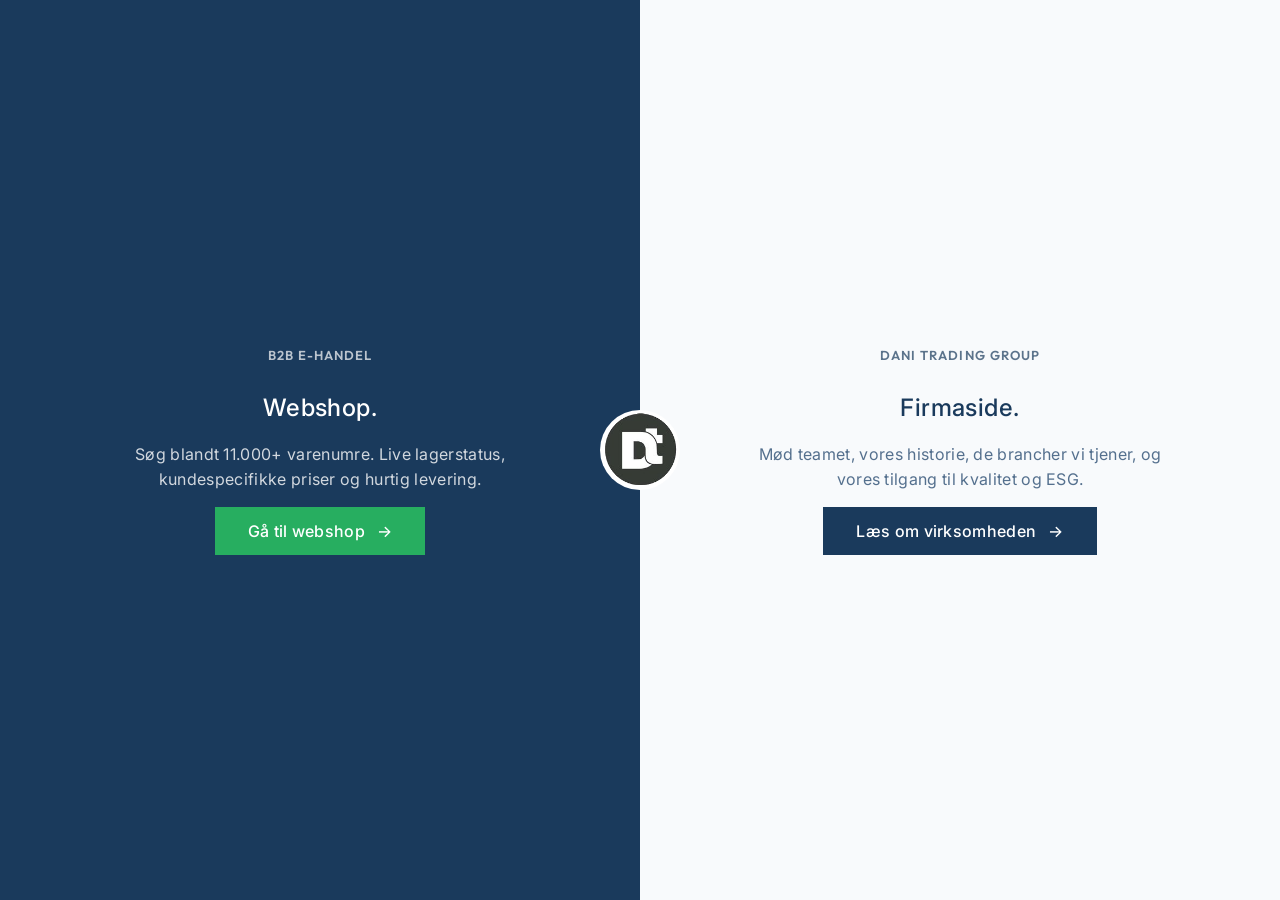
==== index.html @ 55949904 "hopegithubworksnow" ====
<!doctype html>
<html lang="da">
<head>
<meta charset="utf-8" />
<meta name="viewport" content="width=device-width, initial-scale=1" />
<title>Vælg indgang — Dani Trading A/S</title>
<link rel="canonical" href="https://danitrading.dk/" />
<meta name="description" content="Vælg mellem Dani Tradings B2B Webshop med 11.000+ varenumre, eller vores Firmaside med info om virksomhed og bæredygtighed." />
<link rel="preconnect" href="https://fonts.googleapis.com">
<link rel="preconnect" href="https://fonts.gstatic.com" crossorigin>
<link href="https://fonts.googleapis.com/css2?family=Inter:wght@300;400;500;600;700&family=Outfit:wght@400;500;600&display=swap" rel="stylesheet">
<link rel="stylesheet" href="css/style.css" />
<link rel="icon" href="images/DT_logo_transparent.png" type="image/png">
</head>
<body class="splitscreen-body">
<a href="#splitscreen-main" class="skip-link">Gå til indhold</a>

<main id="splitscreen-main" class="splitscreen-screen">
  <h1>Vælg indgang hos Dani Trading A/S</h1>
  <a href="https://www.danitrading.dk/" target="_blank" class="splitscreen-sites splitscreen-sites-left">
    <div class="splitscreen-content">
      <span class="splitscreen-opdelt">B2B E-HANDEL</span>
      <h2>Webshop.</h2>
      <p>Søg blandt 11.000+ varenumre. Live lagerstatus, kundespecifikke priser og hurtig levering.</p>
      <span class="btn btn-green splitscreen-btn">Gå til webshop <span class="arr">→</span></span>
    </div>
  </a>
  <a href="firmaside.html" class="splitscreen-sites splitscreen-sites-right">
    <div class="splitscreen-content">
      <span class="splitscreen-opdelt">DANI TRADING GROUP</span>
      <h2>Firmaside.</h2>
      <p>Mød teamet, vores historie, de brancher vi tjener, og vores tilgang til kvalitet og ESG.</p>
      <span class="btn btn-primary splitscreen-btn">Læs om virksomheden <span class="arr">→</span></span>
    </div>
  </a>
  <div class="splitscreen-brand">
    <img src="images/DT_logo_transparent.png" alt="Dani Trading Logo" class="brand-logo-split" />
  </div>
</main>
</body>
</html>
---- css/style.css ----
:root {
  --text-primary: #1A3A5C;
  --text-secondary: #2C4E73;
  --text-white: #ffffff;
  --text-muted: #475569;
  --bg-body: #f8fafc;
  --bg-card: #ffffff;
  --color-primary: #27AE60;
  --color-secondary: #0f5f73;
  --gray-light: #e2e8f0;
  --gray-dark: #475569;
  --border-light: rgba(15,20,22,.10);
  --border-dark: rgba(15,20,22,.18);
  --font-primary: 'Inter', sans-serif;
  --font-secondary: 'Outfit', sans-serif;
  --padding-container: clamp(20px, 4vw, 64px);
}

* {
  box-sizing: border-box;
}

html, body {
  margin: 0;
  padding: 0;
}

html {
  scroll-behavior: smooth;
  -webkit-text-size-adjust: 100%;
}

body {
  background: var(--bg-body);
  color: var(--text-primary);
  font-family: var(--font-primary);
  font-size: 16px;
  line-height: 1.55;
  letter-spacing: 0.02em;
  -webkit-font-smoothing: antialiased;
}

h1, h2, h3, h4, h5 {
  font-weight: 500;
  letter-spacing: 0.02em;
  color: var(--text-primary);
  margin: 0;
  text-wrap: balance;
}

img {
  max-width: 100%;
  display: block;
}

a {
  color: inherit;
  text-decoration: none;
}

.btn {
  display: inline-flex;
  align-items: center;
  gap: 12px;
  padding: 0 22px;
  font-family: var(--font-primary);
  font-size: 16px;
  font-weight: 500;
  border-radius: 0px;
  border: 1px solid transparent;
  transition: background 0.25s ease, color 0.25s ease, border-color 0.25s ease;
  white-space: nowrap;
  height: 48px;
}
.btn-primary {
  background: var(--text-primary);
  color: var(--text-white);
}
.btn-transparent {
  background: transparent;
  color: var(--text-primary);
  border-color: var(--border-dark);
}
.btn-green {
  background: var(--color-primary);
  color: var(--text-white);
}

.splitscreen-body {
  margin: 0;
  padding: 0;
  height: 100vh;
  background: var(--text-primary);
  font-family: var(--font-primary);
}

.splitscreen-screen {
  display: flex;
  height: 100vh;
  width: 100%;
  position: relative;
}

.splitscreen-screen > h1:first-child {
  position: absolute;
  width: 1px;
  height: 1px;
  overflow: hidden;
}

.splitscreen-sites {
  flex: 1;
  display: flex;
  flex-direction: column;
  justify-content: center;
  align-items: center;
  text-align: center;
  padding: 40px;
  transition: background 0.3s ease;
  position: relative;
  text-decoration: none;
}
.splitscreen-sites-left {
  background: var(--text-primary);
  color: var(--text-white);
}
.splitscreen-sites-left p {
  color: var(--text-white);
  opacity: 0.8;
}
.splitscreen-sites-left h2 {
  color: var(--text-white);
}
.splitscreen-sites-right {
  background: var(--bg-body);
  color: var(--text-primary);
}
.splitscreen-sites-right p {
  color: var(--text-secondary);
  opacity: 0.8;
}

.splitscreen-content {
  max-width: 420px;
}

.splitscreen-opdelt {
  font-family: var(--font-secondary);
  font-size: 13px;
  font-weight: 600;
  letter-spacing: 0.08em;
  opacity: 0.7;
  display: block;
  margin-bottom: 24px;
}

.splitscreen-brand {
  position: absolute;
  top: 50%;
  left: 50%;
  transform: translate(-50%, -50%);
  width: 80px;
  height: 80px;
  background: var(--text-white);
  border-radius: 50%;
  display: flex;
  align-items: center;
  justify-content: center;
  pointer-events: none;
}

.splitscreen-btn {
  font-size: 16px;
  padding: 16px 32px;
  pointer-events: none;
}

.skip-link {
  position: absolute;
  left: -9999px;
  top: 0;
  z-index: 1000;
  padding: 12px 24px;
  background: var(--color-primary);
  color: var(--text-white);
  font-size: 14px;
  font-weight: 600;
  text-decoration: none;
  border-radius: 0 0 8px 0;
  transition: left 0.2s;
}
.skip-link:focus {
  left: 0;
}

.site-header {
  position: sticky;
  top: 0;
  z-index: 60;
  background: rgba(243, 246, 244, 0.82);
  border-bottom: 1px solid var(--border-light);
}

.site-header-inner {
  display: flex;
  align-items: center;
  justify-content: space-between;
  height: 60px;
}

.brand {
  display: flex;
  align-items: center;
  gap: 12px;
  flex-shrink: 0;
}

.brand-logo {
  height: 50px;
  width: auto;
  display: block;
}

.brand-logo-split {
  height: 42px;
  width: auto;
  display: block;
  transform: scale(1.8);
}

.brand-name {
  font-weight: 600;
  font-size: 16px;
  letter-spacing: -0.015em;
  white-space: nowrap;
}

.brand-name {
  font-weight: 600;
  font-size: 16px;
  letter-spacing: -0.015em;
  white-space: nowrap;
  color: var(--text-primary);
}

.brand-sub {
  font-family: var(--font-secondary);
  font-size: 10.5px;
  color: var(--text-muted);
  letter-spacing: 0.06em;
  text-transform: uppercase;
  margin-top: 2px;
  white-space: nowrap;
}

.brand-subdark {
  font-family: var(--font-secondary);
  font-size: 10.5px;
  color: var(--text-muted);
  letter-spacing: 0.06em;
  text-transform: uppercase;
  margin-top: 2px;
  white-space: nowrap;
  color: var(--text-primary);
}

.nav {
  display: flex;
  align-items: center;
  gap: 2px;
}

.nav-link {
  position: relative;
  padding: 10px 14px;
  font-size: 14px;
  font-weight: 500;
  color: var(--text-primary);
  white-space: nowrap;
}
.nav-link::after {
  content: "";
  position: absolute;
  left: 14px;
  right: 14px;
  bottom: 6px;
  height: 2px;
  background: var(--text-primary);
  transform: scaleX(0);
}
.nav-link.is-active::after {
  transform: scaleX(1);
  background: var(--color-primary);
}

.header-cta {
  display: flex;
  align-items: center;
  gap: 14px;
}

.container {
  max-width: var(--max-width);
  margin: 0 auto;
  padding: 0 var(--padding-container);
}

.section {
  padding: clamp(64px, 9vw, 128px) 0;
  position: relative;
}
.section + .section {
  border-top: 1px solid var(--border-light);
}

.opdelt {
  display: inline-flex;
  align-items: center;
  gap: 10px;
  font-family: var(--font-secondary);
  font-size: 11px;
  font-weight: 500;
  letter-spacing: 0.08em;
  text-transform: uppercase;
  color: var(--text-muted);
}

.section-head--center {
  text-align: center;
}

.section-head--center .section-heading {
  margin-left: auto;
  margin-right: auto;
}

.section-head--center p {
  margin-left: auto;
  margin-right: auto;
}

.section-heading {
  margin-top: 18px;
  max-width: 40ch;
  font-size: 25px;
}

.cta-kontakt {
  border-top: 1px solid var(--border-light);
  background: var(--bg-body);
  padding: clamp(48px, 6vw, 80px) 0;
}
.cta-kontakt h2 {
  font-size: 25px;
  max-width: 31ch;
  margin: 0;
}

.cta-kontaktt-inner {
  display: flex;
  justify-content: space-between;
  align-items: center;
  gap: 40px;
  flex-wrap: wrap;
}

.ctas {
  display: flex;
  gap: 12px;
  flex-wrap: wrap;
}

.footer {
  background: var(--text-primary);
  color: rgba(255, 255, 255, 0.7);
  padding: 80px 0 28px;
}

.footer-top {
  display: grid;
  grid-template-columns: 1.4fr repeat(4, 1fr);
  gap: 48px;
  padding-bottom: 64px;
  border-bottom: 1px solid rgba(255, 255, 255, 0.1);
}

.footer-brand {
  color: var(--text-primary);
}

.brand-name {
  color: #fff;
}

.brand-sub {
  color: rgba(255, 255, 255, 0.75);
}

.footer-about {
  margin-top: 24px;
  font-size: 14px;
  line-height: 1.6;
  color: rgba(255, 255, 255, 0.75);
  max-width: 38ch;
}

.footer-links h5,
.footer-links .footer-heading {
  color: #fff;
  font-family: var(--font-secondary);
  font-size: 11px;
  letter-spacing: 0.08em;
  text-transform: uppercase;
  font-weight: 500;
  margin: 0 0 20px;
}
.footer-links ul {
  list-style: none;
  padding: 0;
  margin: 0;
  display: flex;
  flex-direction: column;
  gap: 10px;
}
.footer-links a {
  font-size: 14px;
  color: rgba(255, 255, 255, 0.7);
}

.footer-bottom {
  display: flex;
  justify-content: space-between;
  align-items: center;
  flex-wrap: wrap;
  gap: 16px;
  padding-top: 28px;
  font-family: var(--font-secondary);
  font-size: 11px;
  letter-spacing: 0.06em;
  text-transform: uppercase;
  color: rgba(255, 255, 255, 0.75);
}
.footer-bottom .links {
  display: flex;
  gap: 24px;
  flex-wrap: wrap;
}

.footer-heading {
  font-family: var(--font-secondary);
  font-size: 11px;
  font-weight: 600;
  text-transform: uppercase;
  letter-spacing: 0.08em;
  color: rgba(255, 255, 255, 0.75);
  margin-bottom: 16px;
}

.section-faq {
  padding: clamp(64px, 9vw, 128px) 0;
  max-width: var(--max-width);
  margin: 0 auto;
  padding-left: var(--padding-container);
  padding-right: var(--padding-container);
  display: flex;
  flex-direction: column;
  align-items: center;
}
.section-faq .faq-head {
  text-align: center;
  margin-bottom: 40px;
}
.section-faq .faq-wrapper {
  width: 100%;
  max-width: 760px;
}

.faq-wrapper {
  margin-top: 32px;
  display: flex;
  flex-direction: column;
  gap: 16px;
  max-width: 800px;
}

.faq {
  background: var(--bg-card);
  padding: 20px;
  border-radius: 8px;
  border: 1px solid var(--gray-light);
}

.faq-bar {
  font-weight: 600;
  font-size: 18px;
  cursor: pointer;
  text-align: left;
}

.faq-svar {
  margin-top: 12px;
  color: var(--text-secondary);
  line-height: 1.6;
  text-align: left;
}

.hero {
  position: relative;
  overflow: hidden;
  padding-top: clamp(40px, 6vw, 80px);
  padding-bottom: clamp(64px, 8vw, 112px);
}

.hero-overskrift {
  padding-left: 180px;
}

.herobillede img {
  width: 100%;
  height: 100%;
  -o-object-fit: cover;
     object-fit: cover;
  display: block;
}

.hero-grid {
  display: grid;
  grid-template-columns: 1.15fr 0.85fr;
  gap: clamp(28px, 6vw, 80px);
  align-items: end;
}

.hero-lead {
  margin-top: 32px;
  max-width: 46ch;
  font-size: clamp(16px, 1.3vw, 18px);
  line-height: 1.55;
  color: var(--text-secondary);
}

.hero-ctas {
  display: flex;
  gap: 12px;
  margin-top: 36px;
  flex-wrap: wrap;
}

.hero-tag {
  position: absolute;
  top: 16px;
  left: 16px;
  background: var(--text-primary);
  color: #fff;
  font-family: var(--font-secondary);
  font-size: 10.5px;
  letter-spacing: 0.1em;
  text-transform: uppercase;
  padding: 8px 10px;
  display: inline-flex;
  gap: 8px;
  align-items: center;
}

.branche-grid {
  display: grid;
  grid-template-columns: repeat(4, 1fr);
  gap: 1px;
  background: var(--border-light);
  border: 1px solid var(--border-light);
}

.produkt {
  background: var(--bg-card);
  padding: 24px 24px 28px;
  display: flex;
  flex-direction: column;
  gap: 18px;
  position: relative;
}
.produkt h3 {
  font-size: 18px;
  line-height: 1.15;
}

.produkt-grid {
  display: grid;
  grid-template-columns: repeat(4, 1fr);
  gap: 1px;
  background: var(--border-light);
  border: 1px solid var(--border-light);
}

.produkt {
  background: var(--bg-card);
  padding: 24px 24px 28px;
  display: flex;
  flex-direction: column;
  gap: 18px;
  position: relative;
}
.produkt h3 {
  font-size: 18px;
  line-height: 1.15;
}

.produkt-img {
  aspect-ratio: 4/3;
  border: 1px solid var(--border-light);
  position: relative;
  overflow: hidden;
}

.branche-img {
  aspect-ratio: 4/3;
  border: 1px solid var(--border-light);
  position: relative;
  overflow: hidden;
}

.branche-img img {
  width: 100%;
  height: 100%;
  -o-object-fit: cover;
     object-fit: cover;
  display: block;
}

.produkt-img img {
  width: 95%;
  height: 100%;
  -o-object-fit: cover;
     object-fit: cover;
}

.green {
  color: var(--color-primary);
}/*# sourceMappingURL=style.css.map */
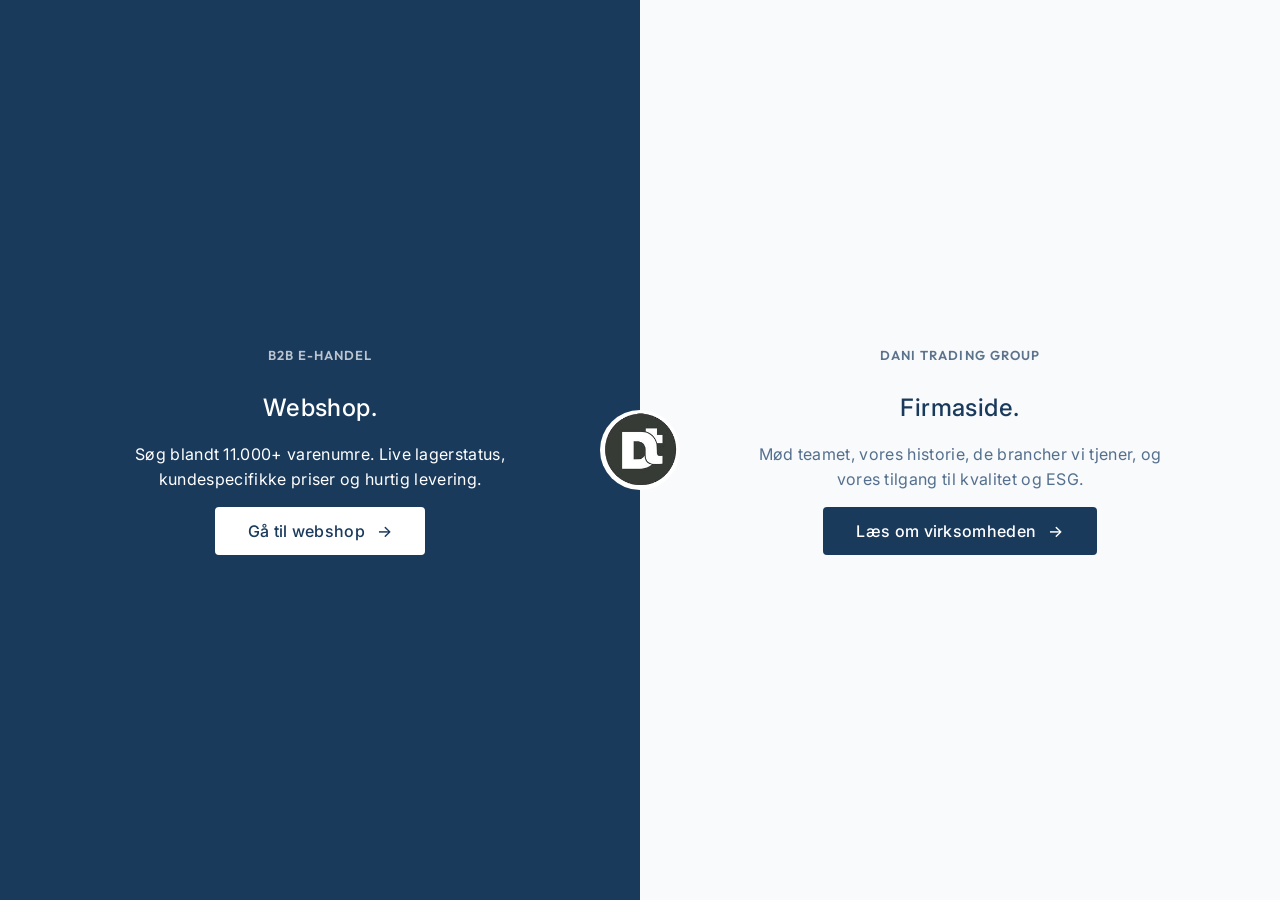
==== commit e8b2118e: "skiftetpgawcagkontrast" ====
--- a/index.html
+++ b/index.html
@@ -22,7 +22,7 @@
       <span class="splitscreen-opdelt">B2B E-HANDEL</span>
       <h2>Webshop.</h2>
       <p>Søg blandt 11.000+ varenumre. Live lagerstatus, kundespecifikke priser og hurtig levering.</p>
-      <span class="btn btn-green splitscreen-btn">Gå til webshop <span class="arr">→</span></span>
+      <span class="btn btn-white splitscreen-btn">Gå til webshop <span class="arr">→</span></span>
     </div>
   </a>
   <a href="firmaside.html" class="splitscreen-sites splitscreen-sites-right">
--- a/css/style.css
+++ b/css/style.css
@@ -5,7 +5,8 @@
   --text-muted: #475569;
   --bg-body: #f8fafc;
   --bg-card: #ffffff;
-  --color-primary: #27AE60;
+  --color-primary: #1c02ff;
+  --color-primary1: #1D8147;
   --color-secondary: #0f5f73;
   --gray-light: #e2e8f0;
   --gray-dark: #475569;
@@ -66,7 +67,7 @@
   font-family: var(--font-primary);
   font-size: 16px;
   font-weight: 500;
-  border-radius: 0px;
+  border-radius: 4px;
   border: 1px solid transparent;
   transition: background 0.25s ease, color 0.25s ease, border-color 0.25s ease;
   white-space: nowrap;
@@ -76,14 +77,24 @@
   background: var(--text-primary);
   color: var(--text-white);
 }
+.btn-primary:hover {
+  background: var(--text-secondary);
+}
 .btn-transparent {
   background: transparent;
   color: var(--text-primary);
   border-color: var(--border-dark);
 }
-.btn-green {
-  background: var(--color-primary);
+.btn-transparent:hover {
+  background: var(--text-primary);
   color: var(--text-white);
+}
+.btn-white {
+  background: var(--text-white);
+  color: var(--text-primary);
+}
+.btn-white:hover {
+  background: #a3a5a7;
 }
 
 .splitscreen-body {
@@ -126,7 +137,6 @@
 }
 .splitscreen-sites-left p {
   color: var(--text-white);
-  opacity: 0.8;
 }
 .splitscreen-sites-left h2 {
   color: var(--text-white);
@@ -172,7 +182,6 @@
 .splitscreen-btn {
   font-size: 16px;
   padding: 16px 32px;
-  pointer-events: none;
 }
 
 .skip-link {
@@ -197,7 +206,7 @@
   position: sticky;
   top: 0;
   z-index: 60;
-  background: rgba(243, 246, 244, 0.82);
+  background: rgb(243, 246, 244);
   border-bottom: 1px solid var(--border-light);
 }
 
@@ -634,4 +643,210 @@
 
 .green {
   color: var(--color-primary);
+}
+
+.ansat-grid {
+  display: grid;
+  grid-template-columns: repeat(4, 1fr);
+  gap: 32px;
+}
+
+.ansat {
+  background: var(--bg-card);
+  border: 1px solid var(--border-light);
+}
+
+.ansat-photo {
+  aspect-ratio: 7/4;
+  overflow: hidden;
+  border-bottom: 1px solid var(--border-light);
+}
+
+.ansat-photo img {
+  width: 100%;
+  height: 100%;
+  -o-object-fit: cover;
+     object-fit: cover;
+  display: block;
+}
+
+.ansat-contact {
+  padding: 16px 24px 24px 24px;
+  margin-top: auto;
+  display: flex;
+  flex-direction: column;
+  gap: 10px;
+  border-top: 1px solid var(--border-light);
+}
+
+.ansat-contact a {
+  font-size: 15px;
+  color: var(--text-muted);
+  display: flex;
+  align-items: center;
+}
+
+.ansat-head {
+  padding: 20px 20px 5px;
+  text-align: left;
+}
+
+.ansat-contact .label {
+  font-family: var(--font-secondary);
+  font-size: 10px;
+  font-weight: 600;
+  text-transform: uppercase;
+  color: var(--text-primary);
+  width: 50px;
+}
+
+.ansat-role {
+  font-size: 15px;
+  color: var(--text-secondary);
+  margin-top: 10px;
+}
+
+.medarbejdertop {
+  padding-top: 1px;
+  padding-bottom: 1px;
+  overflow: hidden;
+}
+
+.page-head-overskrift {
+  margin-top: 32px;
+  font-size: 35px;
+  line-height: 1.55;
+  color: var(--text-secondary);
+  margin-left: auto;
+  margin-right: auto;
+  text-align: center;
+}
+
+.page-head {
+  margin-top: 25px;
+  font-size: clamp(20px, 1.3vw, 1px);
+  line-height: 1.55;
+  color: var(--text-secondary);
+}
+
+.page-head-overskrift2 {
+  max-width: 700px;
+  margin: auto;
+  padding-top: 80px;
+  padding-bottom: 80px;
+}
+
+.page-head-overskrift2 h1 {
+  font-size: 25px;
+  line-height: 1.2;
+  margin-bottom: 24px;
+}
+
+.tag {
+  display: inline-block;
+  font-family: var(--font-secondary);
+  font-size: 16px;
+  text-transform: uppercase;
+  color: var(--text-primary);
+  margin-bottom: 24px;
+}
+
+.contact-section {
+  width: 100%;
+  background: var(--bg-card);
+  padding: 32px;
+  border: 1px solid var(--border-light);
+  border-radius: 15px;
+}
+
+.contact-section h2 {
+  font-size: 24px;
+  margin-bottom: 30px;
+  color: var(--text-primary);
+  text-align: center;
+}
+
+.contact-section p {
+  text-align: center;
+  margin-top: 30px;
+}
+
+.contact-form {
+  display: flex;
+  flex-direction: column;
+  gap: 24px;
+}
+
+.form-group {
+  display: flex;
+  flex-direction: column;
+  gap: 8px;
+}
+
+.form-group label {
+  font-size: 16px;
+  font-weight: 600;
+  color: var(--text-primary);
+}
+
+.form-group input,
+.form-group select,
+.form-group textarea {
+  width: 100%;
+  font-family: var(--font-primary);
+  font-size: 16px;
+  padding: 10px;
+  color: var(--text-primary);
+  background: var(--bg-body);
+  border: 2px solid var(--border-dark);
+  border-radius: 6px;
+}
+
+.form-group input:focus,
+.form-group select:focus,
+.form-group textarea:focus {
+  outline: none;
+  border-color: var(--color-secondary);
+  box-shadow: 20px;
+}
+
+.form-group textarea {
+  resize: vertical;
+  min-height: 160px;
+}
+
+.contact-form button [type=submit] {
+  margin-top: 16px;
+  padding: 16px 32;
+  font-family: var(--font-primary);
+  background: var(--color-primary);
+  color: var(--text-white);
+  border: none;
+  font-size: 16px;
+  font-weight: 600;
+  cursor: pointer;
+}
+
+.btnkontakt {
+  background: var(--text-primary);
+  color: var(--text-white);
+  border-radius: 15px;
+  display: inline-flex;
+  align-items: center;
+  gap: 12px;
+  padding: 0 22px;
+  font-family: var(--font-primary);
+  font-size: 16px;
+  font-weight: 500;
+  border: 1px solid transparent;
+  transition: background 0.25s ease, color 0.25s ease, border-color 0.25s ease;
+  white-space: nowrap;
+  height: 48px;
+  text-align: center;
+  justify-content: center;
+  align-self: center;
+}
+
+.contact-form button[type=submit]:hover {
+  background-color: var(--color-secondary);
 }/*# sourceMappingURL=style.css.map */
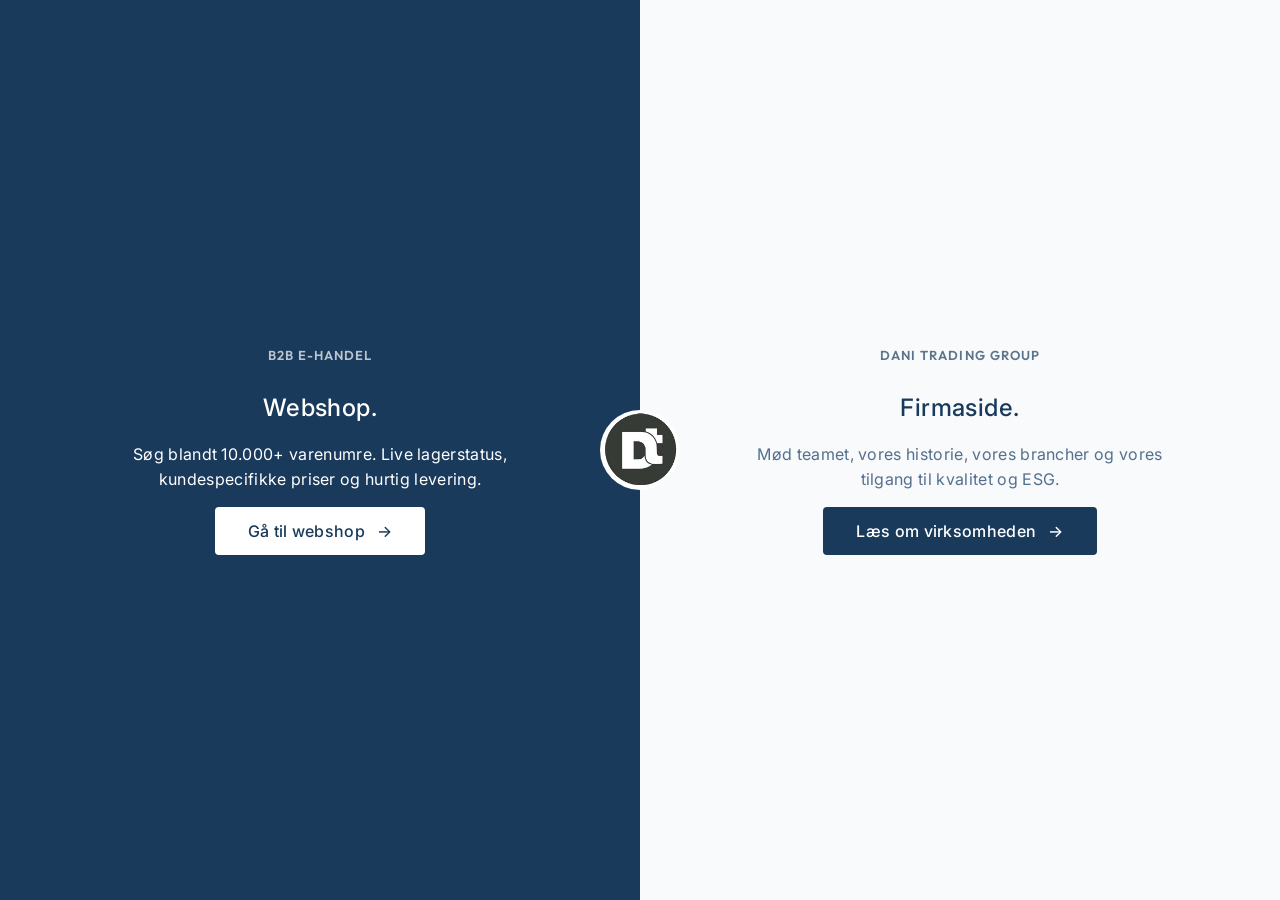
==== commit c641b9a2: "mediadone" ====
--- a/index.html
+++ b/index.html
@@ -4,8 +4,15 @@
 <meta charset="utf-8" />
 <meta name="viewport" content="width=device-width, initial-scale=1" />
 <title>Vælg indgang — Dani Trading A/S</title>
-<link rel="canonical" href="https://danitrading.dk/" />
-<meta name="description" content="Vælg mellem Dani Tradings B2B Webshop med 11.000+ varenumre, eller vores Firmaside med info om virksomhed og bæredygtighed." />
+<link rel="canonical" href="https://niktho01.github.io/DanitradingdkAS/index.html" />
+<meta name="description" content="Vælg mellem Dani Tradings B2B Webshop med 10.000+ varenumre, eller vores Firmaside med info om virksomhed og bæredygtighed." />
+<meta property="og:description" content="Vælg mellem danitradings B2B webshop eller firmasiden med info om virksomheden">
+<meta property="og:type" content="website">
+<meta property="og:url" content="https://niktho01.github.io/DanitradingdkAS/index.html">
+<meta property="og:site_name" content="Dani Trading A/S">
+<meta property="og:locale" content="da_DK">
+<meta property="og:image" content="https://niktho01.github.io/DanitradingdkAS/images/dani_trading_lager.jpg">
+<meta name="twitter:image" content="https://niktho01.github.io/DanitradingdkAS/images/dani_trading_lager.jpg">
 <link rel="preconnect" href="https://fonts.googleapis.com">
 <link rel="preconnect" href="https://fonts.gstatic.com" crossorigin>
 <link href="https://fonts.googleapis.com/css2?family=Inter:wght@300;400;500;600;700&family=Outfit:wght@400;500;600&display=swap" rel="stylesheet">
@@ -17,20 +24,20 @@
 
 <main id="splitscreen-main" class="splitscreen-screen">
   <h1>Vælg indgang hos Dani Trading A/S</h1>
-  <a href="https://www.danitrading.dk/" target="_blank" class="splitscreen-sites splitscreen-sites-left">
+  <a href="https://www.danitrading.dk/" target="_blank" class="splitscreen-sites splitscreen-sites-left" aria-label="Gå til Dani Tradin Group Webshop">
     <div class="splitscreen-content">
       <span class="splitscreen-opdelt">B2B E-HANDEL</span>
       <h2>Webshop.</h2>
-      <p>Søg blandt 11.000+ varenumre. Live lagerstatus, kundespecifikke priser og hurtig levering.</p>
-      <span class="btn btn-white splitscreen-btn">Gå til webshop <span class="arr">→</span></span>
+      <p>Søg blandt 10.000+ varenumre. Live lagerstatus, kundespecifikke priser og hurtig levering.</p>
+      <span class="btn btn-white splitscreen-btn">Gå til webshop <span class="arr" aria-hidden="true">→</span></span>
     </div>
   </a>
-  <a href="firmaside.html" class="splitscreen-sites splitscreen-sites-right">
+  <a href="firmaside.html" class="splitscreen-sites splitscreen-sites-right" aria-label="Gå til firmasiden for Dani Trading Group">
     <div class="splitscreen-content">
       <span class="splitscreen-opdelt">DANI TRADING GROUP</span>
       <h2>Firmaside.</h2>
-      <p>Mød teamet, vores historie, de brancher vi tjener, og vores tilgang til kvalitet og ESG.</p>
-      <span class="btn btn-primary splitscreen-btn">Læs om virksomheden <span class="arr">→</span></span>
+      <p>Mød teamet, vores historie, vores brancher og vores tilgang til kvalitet og ESG.</p>
+      <span class="btn btn-primary splitscreen-btn">Læs om virksomheden <span class="arr" aria-hidden="true">→</span></span>
     </div>
   </a>
   <div class="splitscreen-brand">
--- a/css/style.css
+++ b/css/style.css
@@ -6,7 +6,6 @@
   --bg-body: #f8fafc;
   --bg-card: #ffffff;
   --color-primary: #1c02ff;
-  --color-primary1: #1D8147;
   --color-secondary: #0f5f73;
   --gray-light: #e2e8f0;
   --gray-dark: #475569;
@@ -24,6 +23,8 @@
 html, body {
   margin: 0;
   padding: 0;
+  overflow-x: hidden;
+  width: 100%;
 }
 
 html {
@@ -641,7 +642,7 @@
      object-fit: cover;
 }
 
-.green {
+.blue {
   color: var(--color-primary);
 }
 
@@ -849,4 +850,141 @@
 
 .contact-form button[type=submit]:hover {
   background-color: var(--color-secondary);
+}
+
+.hamburger {
+  display: none;
+  flex-direction: column;
+  justify-content: space-between;
+  height: 20px;
+  width: 30px;
+  background: transparent;
+  border: none;
+  cursor: pointer;
+  z-index: 100;
+  padding: 0;
+  overflow: visible;
+}
+
+.hamburger span {
+  height: 3px;
+  width: 100%;
+  background-color: var(--text-primary);
+  border-radius: 10px;
+  transition: all 0.3s ease;
+}
+
+@media (max-width: 1024px) {
+  .header-cta {
+    display: none;
+  }
+  .hamburger {
+    display: flex;
+  }
+  .nav {
+    width: 300px;
+    height: auto;
+    background: var(--bg-card);
+    flex-direction: column;
+    align-items: flex-start;
+    position: fixed;
+    top: 0;
+    right: -100%;
+    padding: 80px 40px 40px;
+    z-index: 90;
+    transition: top 0.4s ease;
+  }
+  .nav.is-open {
+    right: 0;
+  }
+  .nav-link {
+    font-size: 20px;
+    width: 100%;
+    padding: 16px 0;
+  }
+  .nav-link::after {
+    display: none;
+  }
+  .hamburger.is-active span:nth-child(1) {
+    transform: translateY(8.5px) rotate(45deg);
+    width: 30px;
+  }
+  .hamburger.is-active span:nth-child(2) {
+    opacity: 0;
+  }
+  .hamburger.is-active span:nth-child(3) {
+    transform: translateY(-8.5px) rotate(-45deg);
+    width: 30px;
+  }
+  .hero-grid {
+    grid-template-columns: 1fr;
+    gap: 35px;
+  }
+  .hero-overskrift {
+    padding-left: 0;
+  }
+  .branche-grid,
+  .produkt-grid,
+  .ansat-grid {
+    grid-template-columns: repeat(2, 1fr);
+  }
+  .footer-top {
+    grid-template-columns: repeat(2, 1fr);
+    gap: 10px;
+  }
+  .footer-brand {
+    grid-column: 1/-1;
+  }
+  .footer-about {
+    max-width: 100%;
+  }
+  .herobillede {
+    order: 1;
+    margin-bottom: 16px;
+  }
+  .hero-overskrift {
+    order: 2;
+    margin-bottom: 16px;
+    text-align: center;
+    margin-left: auto;
+    margin-right: auto;
+  }
+  .hero-lead {
+    margin-left: auto;
+    margin-right: auto;
+    text-align: left;
+    max-width: 75ch;
+  }
+  .hero-ctas {
+    justify-content: center;
+  }
+}
+@media (max-width: 430px) {
+  .ansat-grid {
+    grid-template-columns: 1fr;
+  }
+  .page-head-overskrift {
+    font-size: 20px;
+    text-align: center;
+  }
+  .page-head {
+    font-size: 16px;
+    text-align: left;
+    padding-left: 20px;
+    padding-right: 20px;
+    max-width: 42ch;
+  }
+  .splitscreen-screen {
+    flex-direction: column-reverse;
+  }
+  .splitscreeen-sites {
+    padding: 20px;
+  }
+  .ctas {
+    display: flex;
+    gap: 1rem;
+    padding-top: 20px;
+    flex-direction: column;
+    align-items: center;
+  }
 }/*# sourceMappingURL=style.css.map */
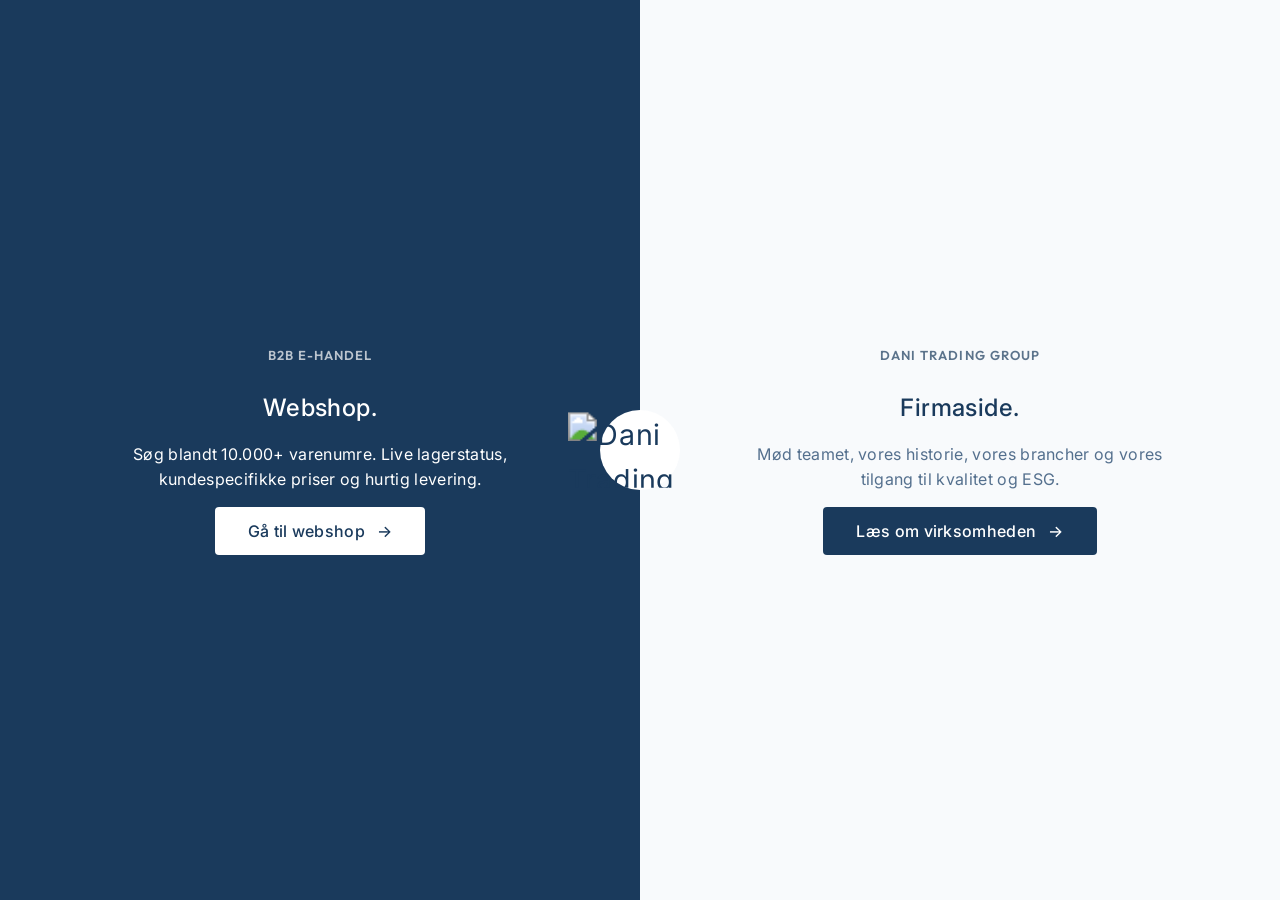
==== commit e31be5f9: "lastpushagain" ====
--- a/index.html
+++ b/index.html
@@ -17,7 +17,7 @@
 <link rel="preconnect" href="https://fonts.gstatic.com" crossorigin>
 <link href="https://fonts.googleapis.com/css2?family=Inter:wght@300;400;500;600;700&family=Outfit:wght@400;500;600&display=swap" rel="stylesheet">
 <link rel="stylesheet" href="css/style.css" />
-<link rel="icon" href="images/DT_logo_transparent.png" type="image/png">
+<link rel="icon" href="images/DT_logo_transparent.jpg" type="image/jpg">
 </head>
 <body class="splitscreen-body">
 <a href="#splitscreen-main" class="skip-link">Gå til indhold</a>
@@ -41,7 +41,7 @@
     </div>
   </a>
   <div class="splitscreen-brand">
-    <img src="images/DT_logo_transparent.png" alt="Dani Trading Logo" class="brand-logo-split" />
+    <img src="images/DT_logo_transparent.jpg" alt="Dani Trading Logo" class="brand-logo-split" />
   </div>
 </main>
 </body>
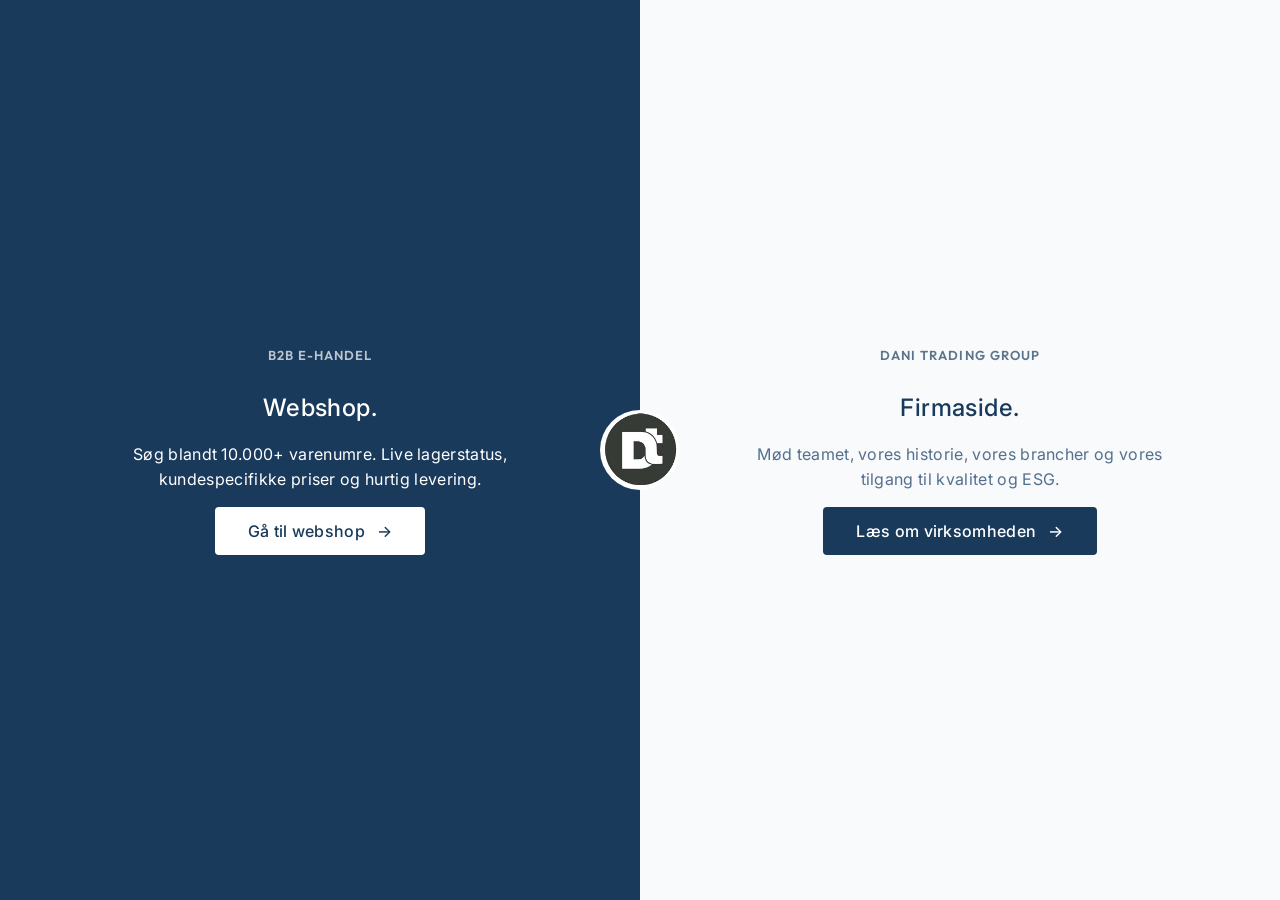
==== commit ff866d04: "pngpush" ====
--- a/index.html
+++ b/index.html
@@ -17,7 +17,7 @@
 <link rel="preconnect" href="https://fonts.gstatic.com" crossorigin>
 <link href="https://fonts.googleapis.com/css2?family=Inter:wght@300;400;500;600;700&family=Outfit:wght@400;500;600&display=swap" rel="stylesheet">
 <link rel="stylesheet" href="css/style.css" />
-<link rel="icon" href="images/DT_logo_transparent.jpg" type="image/jpg">
+<link rel="icon" href="images/DT_logo_transparent.png" type="image/png">
 </head>
 <body class="splitscreen-body">
 <a href="#splitscreen-main" class="skip-link">Gå til indhold</a>
@@ -41,7 +41,7 @@
     </div>
   </a>
   <div class="splitscreen-brand">
-    <img src="images/DT_logo_transparent.jpg" alt="Dani Trading Logo" class="brand-logo-split" />
+    <img src="images/DT_logo_transparent.png" alt="Dani Trading Logo" class="brand-logo-split" />
   </div>
 </main>
 </body>
